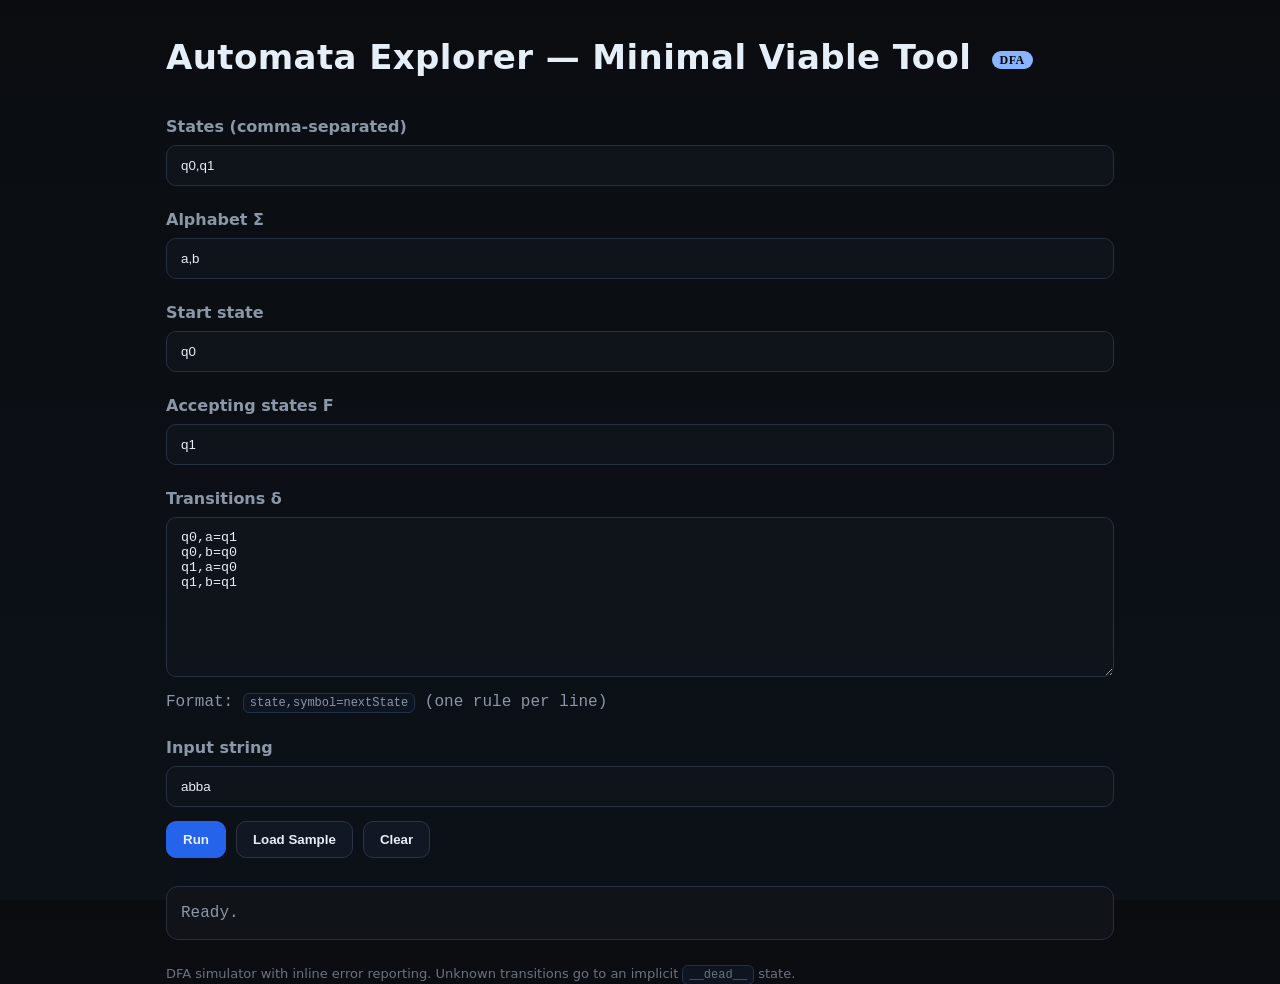
==== index.html @ 8ea4f9af "DFA simulator" ====
<!doctype html>
<html lang="en">
<head>
  <meta charset="utf-8" />
  <title>Automata Explorer — Minimal Viable Tool</title>
  <meta name="viewport" content="width=device-width, initial-scale=1" />
  <style>
    :root{--bg:#0b0d10;--panel:#101318;--muted:#8b97a8;--text:#e6eef8;--ok:#10b981;--bad:#ef4444;--brand:#89b4ff}
    *{box-sizing:border-box}
    html,body{height:100%}
    body{
      margin:0; font:16px/1.5 ui-sans-serif,system-ui,-apple-system,Segoe UI,Roboto,Arial;
      color:var(--text); background:linear-gradient(180deg,#0a0c10,#0b0f14 30%,#0c1118);
    }
    .wrap{max-width:980px;margin:32px auto;padding:0 16px}
    h1{font-size:34px;letter-spacing:.4px;margin:8px 0 24px}
    .badge{color:#000;background:var(--brand);padding:2px 8px;border-radius:999px;font:600 12px/1 ui-sans-serif;vertical-align:middle;margin-left:8px}
    .grid{display:grid;gap:14px}
    label{display:block;margin:8px 0 6px;color:var(--muted);font-weight:600}
    input[type=text], textarea{
      width:100%;padding:12px 14px;border-radius:10px;border:1px solid #263041;
      background:#0f131a;color:var(--text);outline:none;
    }
    input[type=text]:focus, textarea:focus{border-color:#3b82f6;box-shadow:0 0 0 2px #1d4ed81a}
    textarea{min-height:160px;white-space:pre}
    .row{display:flex;gap:10px;flex-wrap:wrap}
    .btn{
      appearance:none;border:1px solid #2a3446;background:#121823;color:var(--text);
      padding:10px 16px;border-radius:10px;font-weight:600;cursor:pointer
    }
    .btn:hover{background:#171e2a}
    .btn.primary{background:#2563eb;border-color:#2563eb}
    .btn.primary:hover{background:#1d4ed8}
    .panel{
      margin-top:14px;background:var(--panel);border:1px solid #263041;border-radius:12px;padding:14px
    }
    .muted{color:var(--muted)}
    .mono{font-family:ui-monospace, SFMono-Regular, Menlo, Consolas, "Liberation Mono", monospace}
    .status{padding:12px;border-radius:10px;margin-top:8px}
    .ok{background:#052e1a;border:1px solid #134e36}
    .bad{background:#2b0b0b;border:1px solid #5f2020}
    .path{word-break:break-word}
    .footer{color:#6b7280;margin-top:24px;font-size:13px}
    code.k{background:#0e1420;border:1px solid #23304a;border-radius:6px;padding:2px 6px;font-size:12px}
  </style>
</head>
<body>
  <div class="wrap">
    <h1>Automata Explorer — Minimal Viable Tool <span class="badge">DFA</span></h1>

    <div class="grid">
      <div>
        <label for="states">States (comma-separated)</label>
        <input id="states" type="text" value="q0,q1">
      </div>

      <div>
        <label for="alphabet">Alphabet Σ</label>
        <input id="alphabet" type="text" value="a,b">
      </div>

      <div>
        <label for="start">Start state</label>
        <input id="start" type="text" value="q0">
      </div>

      <div>
        <label for="accept">Accepting states F</label>
        <input id="accept" type="text" value="q1">
      </div>

      <div>
        <label for="delta">Transitions δ</label>
        <textarea id="delta" spellcheck="false">q0,a=q1
q0,b=q0
q1,a=q0
q1,b=q1</textarea>
        <div class="muted mono" style="margin-top:6px">Format: <code class="k">state,symbol=nextState</code> (one rule per line)</div>
      </div>

      <div>
        <label for="input">Input string</label>
        <input id="input" type="text" value="abba">
      </div>

      <div class="row">
        <button id="run" class="btn primary">Run</button>
        <button id="load" class="btn">Load Sample</button>
        <button id="clear" class="btn">Clear</button>
      </div>

      <div id="out" class="panel muted mono">Ready.</div>
    </div>

    <div class="footer">
      DFA simulator with inline error reporting. Unknown transitions go to an implicit <code class="k">__dead__</code> state.
    </div>
  </div>

  <script>
    const el = id => document.getElementById(id);
    const out = el('out');

    // Two-state sample used by the "Load Sample" button.
    const SAMPLE = {
      states: 'q0,q1',
      alphabet: 'a,b',
      start: 'q0',
      accept: 'q1',
      delta: `q0,a=q1
q0,b=q0
q1,a=q0
q1,b=q1`,
      input: 'abba'
    };

    function setOut(html, cls) {
      out.className = 'panel muted mono' + (cls ? ' status ' + cls : '');
      out.innerHTML = html;
    }

    function parseCSV(s) {
      if (!s.trim()) return [];
      return s.split(',').map(x => x.trim()).filter(x => x.length > 0);
    }

    function parseDelta(text) {
      const map = new Map();
      const lines = text.split(/\r?\n/);
      const rx = /^\s*([^,\s=]+)\s*,\s*([^,\s=]+)\s*=\s*([^,\s=]+)\s*$/;
      let usedStates = new Set();
      let usedSymbols = new Set();

      for (const [i, raw] of lines.entries()) {
        const line = raw.trim();
        if (!line) continue;
        const m = rx.exec(line);
        if (!m) {
          throw new Error(`Invalid transition on line ${i + 1}: "${raw}"`);
        }
        const [_, s, a, t] = m;
        const key = s + '|' + a;
        if (map.has(key)) {
          throw new Error(`Duplicate transition for (${s}, ${a}) on line ${i + 1}`);
        }
        map.set(key, t);
        usedStates.add(s); usedStates.add(t);
        usedSymbols.add(a);
      }
      return { map, usedStates, usedSymbols };
    }

    function run() {
      try {
        // Read form
        const states = parseCSV(el('states').value);
        const alphabet = parseCSV(el('alphabet').value);
        const start = el('start').value.trim();
        const accepts = new Set(parseCSV(el('accept').value));
        const input = el('input').value.trim();
        const { map, usedStates, usedSymbols } = parseDelta(el('delta').value);

        // Basic validation
        if (states.length === 0) throw new Error('States must not be empty.');
        if (alphabet.length === 0) throw new Error('Alphabet must not be empty.');
        if (!states.includes(start)) throw new Error(`Start state "${start}" is not in States.`);
        for (const f of accepts) if (!states.includes(f)) throw new Error(`Accepting state "${f}" is not in States.`);
        for (const s of usedStates) if (!states.includes(s)) throw new Error(`Transition refers to unknown state: ${s}`);
        for (const a of usedSymbols) if (!alphabet.includes(a)) throw new Error(`Transition uses symbol not in alphabet: ${a}`);

        // Simulate
        let curr = start;
        const path = [curr];
        const DEAD = '__dead__';
        for (const ch of input) {
          if (!alphabet.includes(ch)) throw new Error(`Input symbol not in alphabet: ${ch}`);
          const key = curr + '|' + ch;
          curr = map.has(key) ? map.get(key) : DEAD;
          path.push(curr);
          if (curr === DEAD) break;
        }

        const ok = accepts.has(curr);
        const pathStr = path.join(' → ');
        const html =
          `<div class="path">Path: ${pathStr}</div>` +
          `<div style="margin-top:6px">Status: <strong style="color:${ok ? 'var(--ok)' : 'var(--bad)'}">${ok ? 'ACCEPT' : 'REJECT'}</strong></div>`;
        setOut(html, ok ? 'ok' : 'bad');
      } catch (e) {
        setOut(`JS Error: ${e.message}`, 'bad');
      }
    }

    function loadSample() {
      el('states').value = SAMPLE.states;
      el('alphabet').value = SAMPLE.alphabet;
      el('start').value = SAMPLE.start;
      el('accept').value = SAMPLE.accept;
      el('delta').value = SAMPLE.delta;
      el('input').value = SAMPLE.input;
      setOut('Sample loaded. Click <b>Run</b> to simulate.', '');
    }

    function clearAll() {
      el('states').value = '';
      el('alphabet').value = '';
      el('start').value = '';
      el('accept').value = '';
      el('delta').value = '';
      el('input').value = '';
      setOut('Cleared.', '');
    }

    // Wire up
    el('run').addEventListener('click', run);
    el('load').addEventListener('click', loadSample);
    el('clear').addEventListener('click', clearAll);

    // Initial message
    setOut('Ready.', '');
  </script>
</body>
</html>
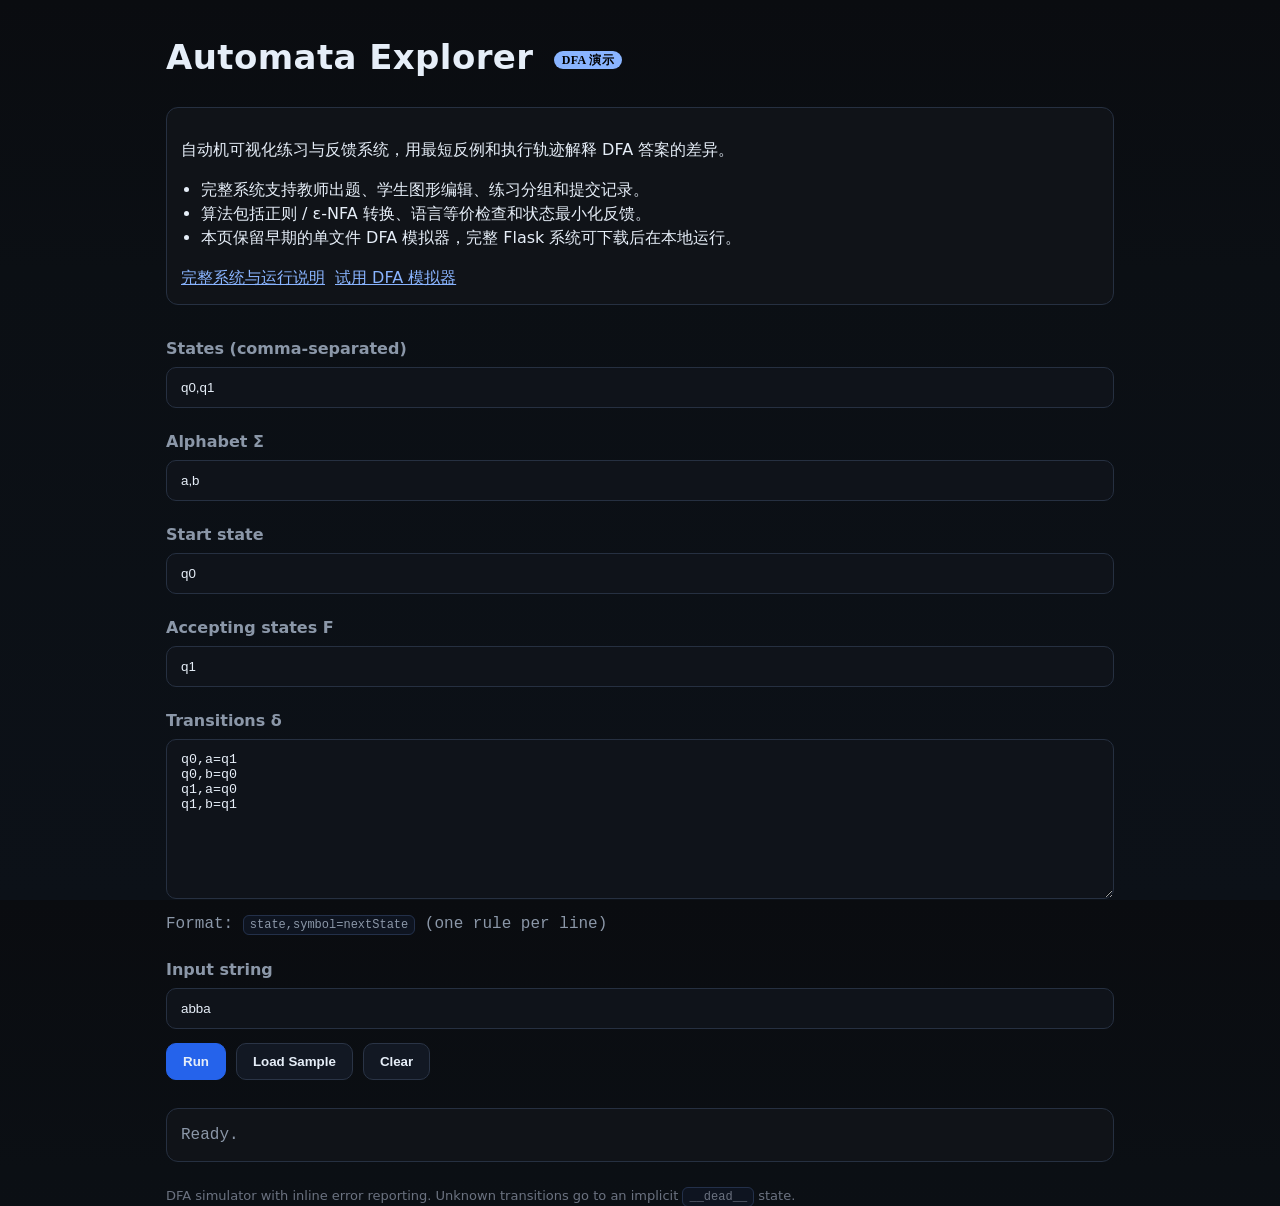
==== commit 9850ec5e: "Add exercise management and automata feedback" ====
--- a/index.html
+++ b/index.html
@@ -2,7 +2,7 @@
 <html lang="en">
 <head>
   <meta charset="utf-8" />
-  <title>Automata Explorer — Minimal Viable Tool</title>
+  <title>Automata Explorer · DFA 演示</title>
   <meta name="viewport" content="width=device-width, initial-scale=1" />
   <style>
     :root{--bg:#0b0d10;--panel:#101318;--muted:#8b97a8;--text:#e6eef8;--ok:#10b981;--bad:#ef4444;--brand:#89b4ff}
@@ -41,14 +41,30 @@
     .bad{background:#2b0b0b;border:1px solid #5f2020}
     .path{word-break:break-word}
     .footer{color:#6b7280;margin-top:24px;font-size:13px}
+    a{color:var(--brand)}
+    .intro{margin-bottom:24px}
+    .features{padding-left:20px}
+    .path{white-space:pre-wrap}
     code.k{background:#0e1420;border:1px solid #23304a;border-radius:6px;padding:2px 6px;font-size:12px}
   </style>
 </head>
 <body>
   <div class="wrap">
-    <h1>Automata Explorer — Minimal Viable Tool <span class="badge">DFA</span></h1>
-
-    <div class="grid">
+    <h1>Automata Explorer <span class="badge">DFA 演示</span></h1>
+    <section class="panel intro">
+      <p>自动机可视化练习与反馈系统，用最短反例和执行轨迹解释 DFA 答案的差异。</p>
+      <ul class="features">
+        <li>完整系统支持教师出题、学生图形编辑、练习分组和提交记录。</li>
+        <li>算法包括正则 / ε-NFA 转换、语言等价检查和状态最小化反馈。</li>
+        <li>本页保留早期的单文件 DFA 模拟器，完整 Flask 系统可下载后在本地运行。</li>
+      </ul>
+      <div class="row">
+        <a href="https://github.com/Gabriel6324/automata-explorer#本地运行">完整系统与运行说明</a>
+        <a href="#simulator">试用 DFA 模拟器</a>
+      </div>
+    </section>
+
+    <div class="grid" id="simulator">
       <div>
         <label for="states">States (comma-separated)</label>
         <input id="states" type="text" value="q0,q1">
@@ -114,9 +130,9 @@
       input: 'abba'
     };
 
-    function setOut(html, cls) {
+    function setOut(text, cls) {
       out.className = 'panel muted mono' + (cls ? ' status ' + cls : '');
-      out.innerHTML = html;
+      out.textContent = text;
     }
 
     function parseCSV(s) {
@@ -162,7 +178,8 @@
 
         // Basic validation
         if (states.length === 0) throw new Error('States must not be empty.');
-        if (alphabet.length === 0) throw new Error('Alphabet must not be empty.');
+        if (new Set(states).size !== states.length || states.some(state => /[,;=\r\n]/.test(state))) throw new Error('Use unique state names without delimiters.');
+        if (new Set(alphabet).size !== alphabet.length || alphabet.some(symbol => Array.from(symbol).length !== 1 || /[,;=ε\s]/u.test(symbol))) throw new Error('Use unique single-character symbols; delimiters and ε are reserved.');
         if (!states.includes(start)) throw new Error(`Start state "${start}" is not in States.`);
         for (const f of accepts) if (!states.includes(f)) throw new Error(`Accepting state "${f}" is not in States.`);
         for (const s of usedStates) if (!states.includes(s)) throw new Error(`Transition refers to unknown state: ${s}`);
@@ -171,7 +188,8 @@
         // Simulate
         let curr = start;
         const path = [curr];
-        const DEAD = '__dead__';
+        let DEAD = '__dead__';
+        while (states.includes(DEAD)) DEAD += '_';
         for (const ch of input) {
           if (!alphabet.includes(ch)) throw new Error(`Input symbol not in alphabet: ${ch}`);
           const key = curr + '|' + ch;
@@ -182,10 +200,7 @@
 
         const ok = accepts.has(curr);
         const pathStr = path.join(' → ');
-        const html =
-          `<div class="path">Path: ${pathStr}</div>` +
-          `<div style="margin-top:6px">Status: <strong style="color:${ok ? 'var(--ok)' : 'var(--bad)'}">${ok ? 'ACCEPT' : 'REJECT'}</strong></div>`;
-        setOut(html, ok ? 'ok' : 'bad');
+        setOut(`Path: ${pathStr}\nStatus: ${ok ? 'ACCEPT' : 'REJECT'}`, ok ? 'ok' : 'bad');
       } catch (e) {
         setOut(`JS Error: ${e.message}`, 'bad');
       }
@@ -198,7 +213,7 @@
       el('accept').value = SAMPLE.accept;
       el('delta').value = SAMPLE.delta;
       el('input').value = SAMPLE.input;
-      setOut('Sample loaded. Click <b>Run</b> to simulate.', '');
+      setOut('Sample loaded. Click Run to simulate.', '');
     }
 
     function clearAll() {
